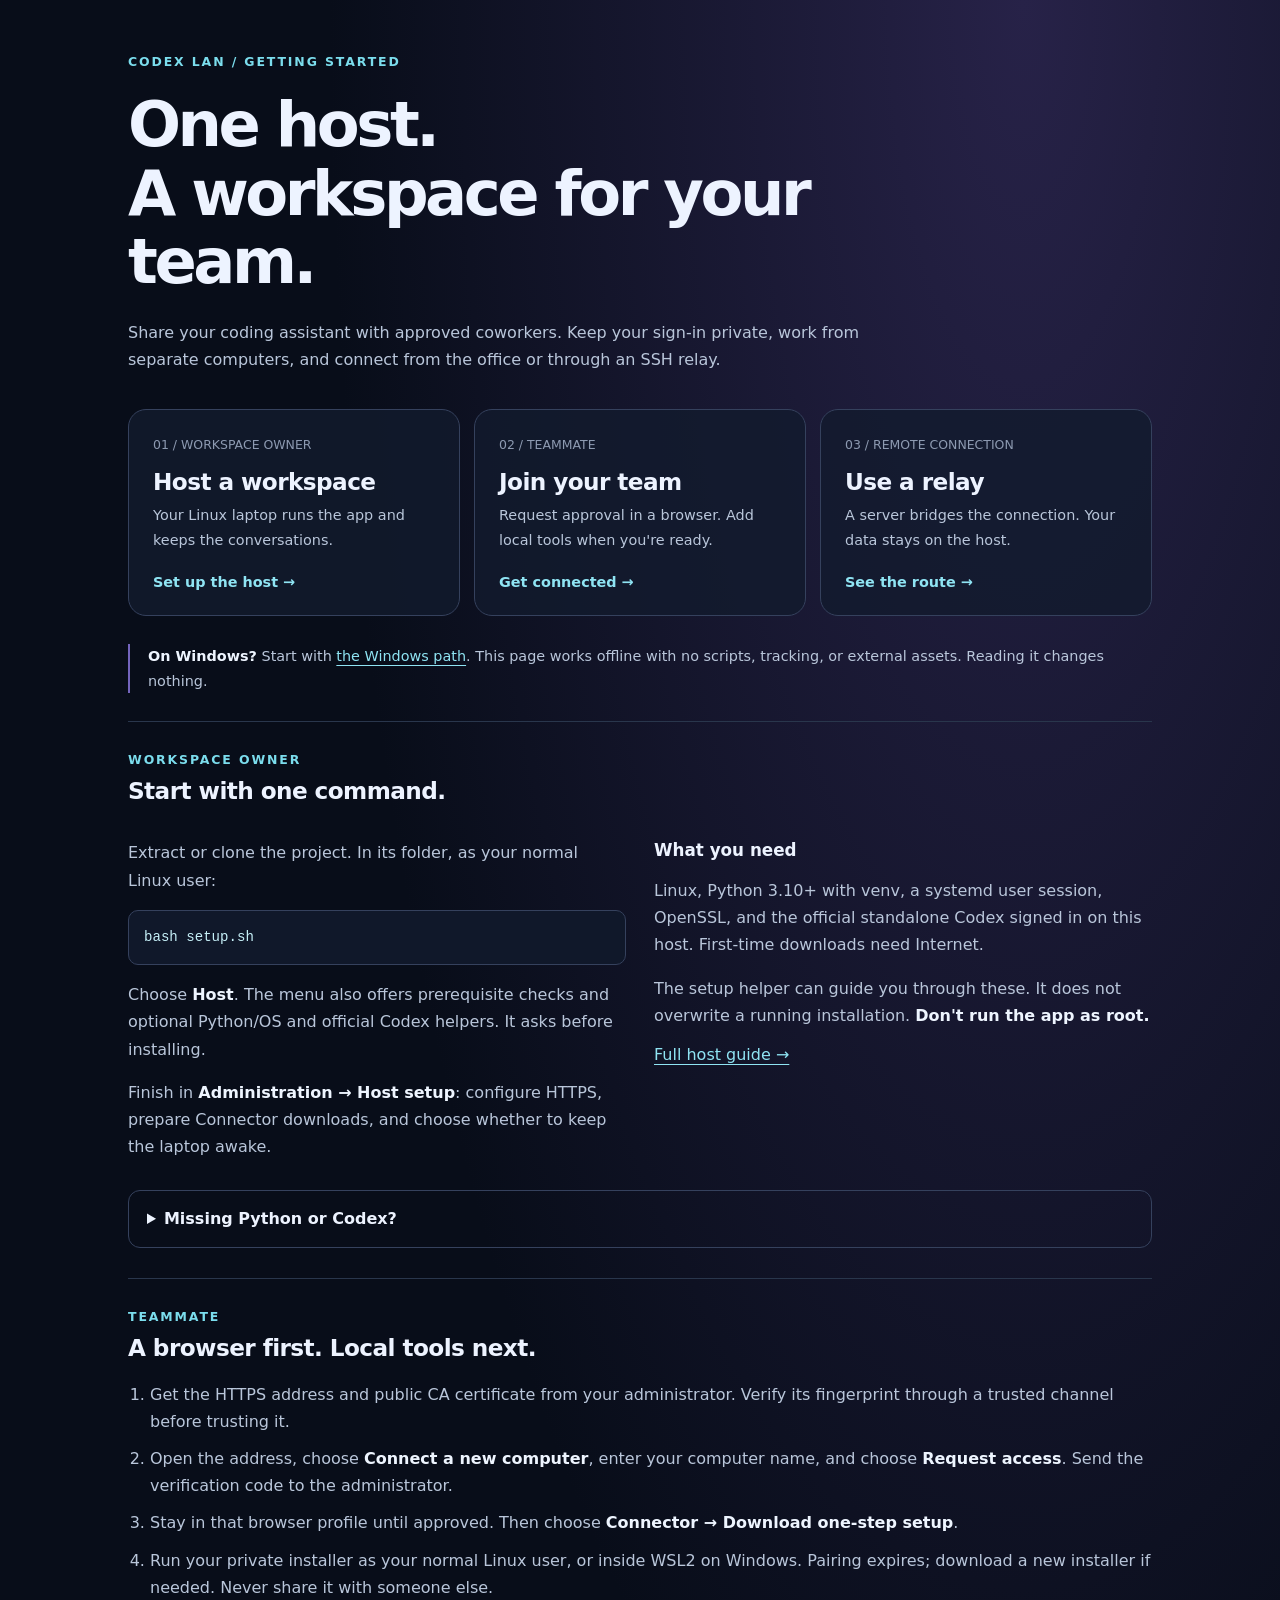
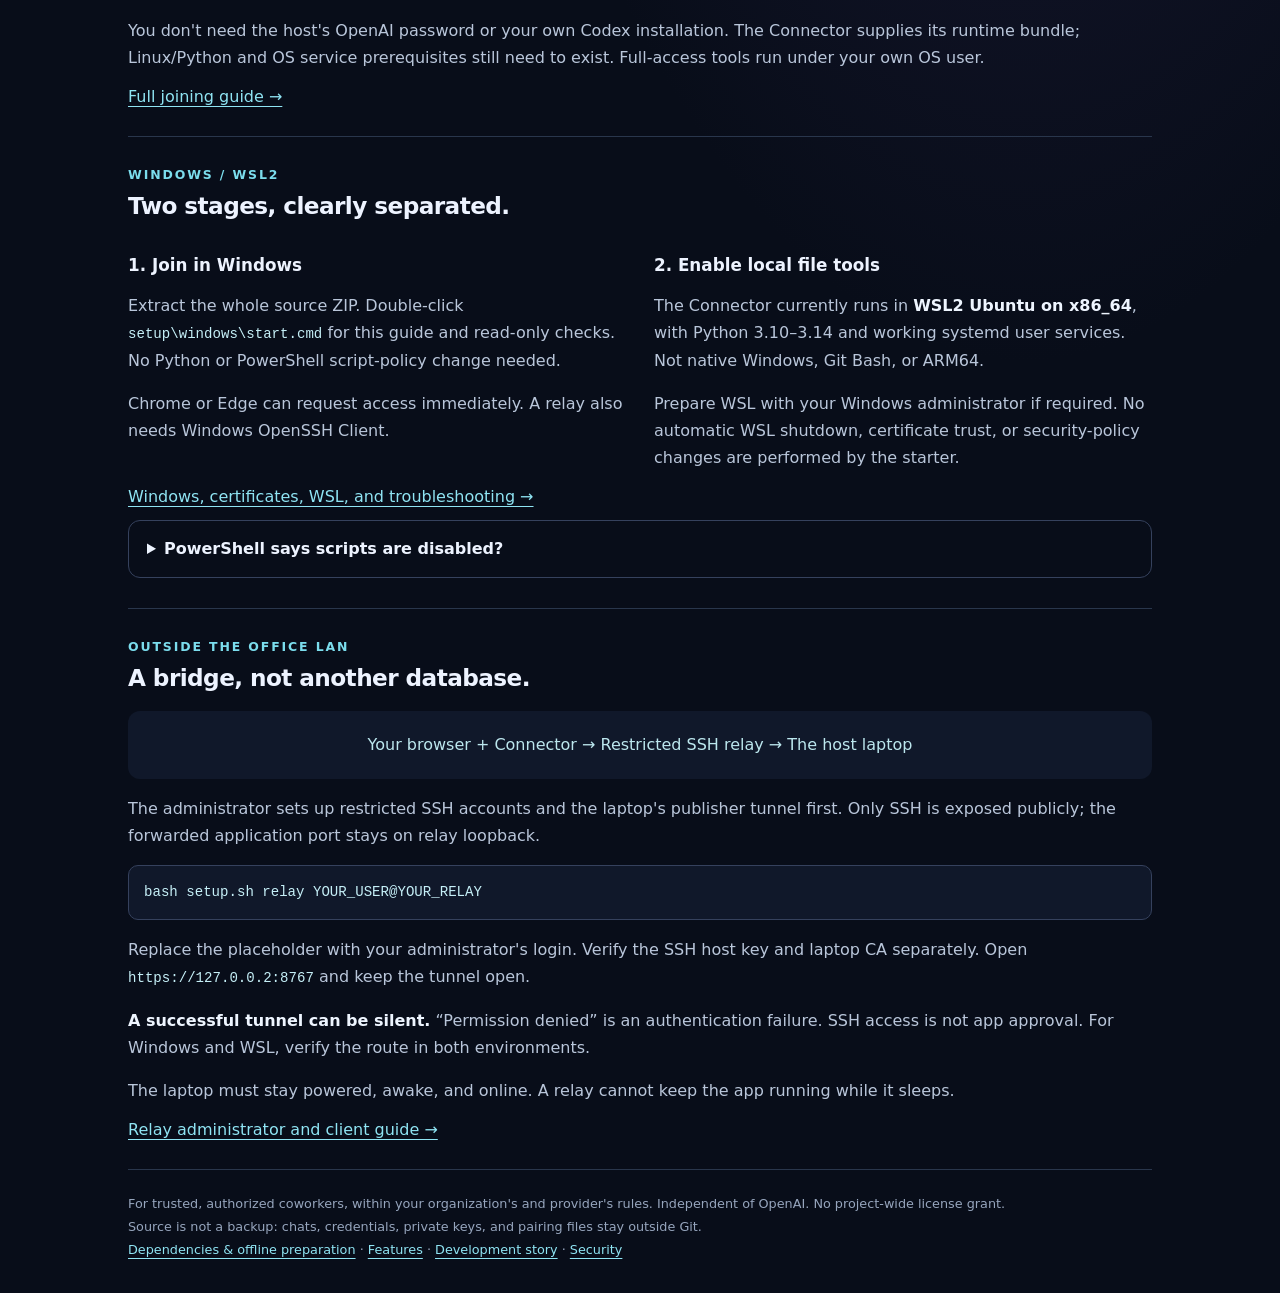
==== docs/getting-started/index.html @ 3677b7f4 "Simplify onboarding and present team connection paths" ====
<!doctype html>
<html lang="en">
<head>
  <meta charset="utf-8">
  <meta name="viewport" content="width=device-width,initial-scale=1">
  <meta name="color-scheme" content="dark">
  <meta http-equiv="Content-Security-Policy" content="default-src 'none'; style-src 'unsafe-inline'; base-uri 'none'; form-action 'none'">
  <title>Start here · Codex LAN</title>
  <style>
    :root { color-scheme: dark; font-family: system-ui, sans-serif; background: #080d19; color: #edf3ff; }
    * { box-sizing: border-box; }
    body { margin: 0; background: radial-gradient(ellipse at 80% 0, #272248 0, transparent 48%); }
    main { max-width: 1080px; padding: 54px 28px 32px; margin: auto; }
    header { max-width: 750px; margin-bottom: 36px; }
    .brand, .eyebrow { color: #7bdded; font-size: .78rem; letter-spacing: .15em; text-transform: uppercase; font-weight: 700; }
    h1 { font-size: clamp(2.2rem, 5vw, 3.9rem); letter-spacing: -.055em; line-height: 1.1; margin: 22px 0; }
    h2 { font-size: 1.45rem; letter-spacing: -.025em; }
    h3 { font-size: 1.05rem; }
    p, li { color: #b9c6da; line-height: 1.7; }
    strong { color: #eef5ff; }
    a { color: #8fe4f3; text-underline-offset: 4px; }
    a:hover { color: #d0f7ff; }
    a:focus-visible, summary:focus-visible { outline: 2px solid #8fe4f3; outline-offset: 5px; border-radius: 4px; }
    nav { display: grid; grid-template-columns: repeat(3, 1fr); gap: 14px; }
    .card { display: block; padding: 24px; border: 1px solid #35415d; border-radius: 18px; background: #121b2dcc; text-decoration: none; color: inherit; }
    .card:hover { border-color: #7bdded; background: #18253a; }
    .card span { color: #8d9ab1; font-size: .78rem; }
    .card h2 { margin: 15px 0 8px; color: #edf3ff; }
    .card p { font-size: .9rem; margin: 0 0 20px; }
    .card b { color: #8fe4f3; font-size: .9rem; }
    .note { border-left: 2px solid #7364bd; padding-left: 18px; margin: 28px 0; font-size: .9rem; }
    section { scroll-margin-top: 20px; padding: 30px 0; border-top: 1px solid #29364c; }
    section > h2 { margin-top: 10px; }
    .columns { display: grid; grid-template-columns: 1fr 1fr; gap: 28px; }
    code { font: .88rem ui-monospace, Consolas, monospace; color: #c5eff7; overflow-wrap: anywhere; }
    pre { border: 1px solid #35415d; border-radius: 10px; background: #10182a; padding: 15px; overflow-x: auto; line-height: 1.8; }
    pre code { white-space: pre; }
    details { border: 1px solid #35415d; border-radius: 12px; padding: 16px 18px; margin-top: 14px; }
    summary { cursor: pointer; font-weight: 600; line-height: 1.5; }
    details p:last-child { margin-bottom: 0; }
    ol { padding-left: 22px; }
    li + li { margin-top: 10px; }
    .route { padding: 18px; border-radius: 12px; background: #10182a; color: #bce7ee; text-align: center; line-height: 2; }
    footer { border-top: 1px solid #29364c; padding-top: 22px; font-size: .8rem; color: #96a5bd; line-height: 1.8; }
    @media (max-width: 720px) { main { padding: 30px 18px; } nav, .columns { grid-template-columns: 1fr; } .card { padding: 20px; } }
    @media (prefers-contrast: more) { p, li, footer, .card span { color: #e3eaf7; } }
  </style>
</head>
<body>
<main>
  <header>
    <div class="brand">Codex LAN / Getting started</div>
    <h1>One host.<br>A workspace for your team.</h1>
    <p>Share your coding assistant with approved coworkers. Keep your sign-in private,
      work from separate computers, and connect from the office or through an SSH relay.</p>
  </header>
  <nav aria-label="Choose your setup path">
    <a class="card" href="#host"><span>01 / WORKSPACE OWNER</span><h2>Host a workspace</h2><p>Your Linux laptop runs the app and keeps the conversations.</p><b>Set up the host →</b></a>
    <a class="card" href="#join"><span>02 / TEAMMATE</span><h2>Join your team</h2><p>Request approval in a browser. Add local tools when you're ready.</p><b>Get connected →</b></a>
    <a class="card" href="#relay"><span>03 / REMOTE CONNECTION</span><h2>Use a relay</h2><p>A server bridges the connection. Your data stays on the host.</p><b>See the route →</b></a>
  </nav>
  <p class="note"><strong>On Windows?</strong> Start with <a href="#windows">the Windows path</a>.
    This page works offline with no scripts, tracking, or external assets. Reading it changes nothing.</p>

  <section id="host">
    <div class="eyebrow">Workspace owner</div><h2>Start with one command.</h2>
    <div class="columns"><div>
      <p>Extract or clone the project. In its folder, as your normal Linux user:</p>
      <pre><code>bash setup.sh</code></pre>
      <p>Choose <strong>Host</strong>. The menu also offers prerequisite checks and
        optional Python/OS and official Codex helpers. It asks before installing.</p>
      <p>Finish in <strong>Administration → Host setup</strong>: configure HTTPS,
        prepare Connector downloads, and choose whether to keep the laptop awake.</p>
    </div><div>
      <h3>What you need</h3>
      <p>Linux, Python 3.10+ with venv, a systemd user session, OpenSSL, and the official
        standalone Codex signed in on this host. First-time downloads need Internet.</p>
      <p>The setup helper can guide you through these. It does not overwrite a running
        installation. <strong>Don't run the app as root.</strong></p>
      <a href="../operations/SETUP.md">Full host guide →</a>
    </div></div>
    <details><summary>Missing Python or Codex?</summary>
      <pre><code>bash setup.sh prerequisites --check
bash setup.sh prerequisites
bash setup.sh codex
bash setup.sh codex --login</code></pre>
      <p>The OS helper offers Debian/Ubuntu packages with confirmation; other distributions
        get guidance. Codex uses the official upstream installer with a separate confirmation.
        Existing Codex is not silently replaced. <a href="DEPENDENCIES.md">What's bundled and what downloads?</a></p>
    </details>
  </section>

  <section id="join">
    <div class="eyebrow">Teammate</div><h2>A browser first. Local tools next.</h2>
    <ol>
      <li>Get the HTTPS address and public CA certificate from your administrator.
        Verify its fingerprint through a trusted channel before trusting it.</li>
      <li>Open the address, choose <strong>Connect a new computer</strong>, enter your computer
        name, and choose <strong>Request access</strong>. Send the verification code to the administrator.</li>
      <li>Stay in that browser profile until approved. Then choose
        <strong>Connector → Download one-step setup</strong>.</li>
      <li>Run your private installer as your normal Linux user, or inside WSL2 on Windows.
        Pairing expires; download a new installer if needed. Never share it with someone else.</li>
    </ol>
    <p>You don't need the host's OpenAI password or your own Codex installation.
      The Connector supplies its runtime bundle; Linux/Python and OS service prerequisites
      still need to exist. Full-access tools run under your own OS user.</p>
    <a href="README.md#join-a-team">Full joining guide →</a>
  </section>

  <section id="windows">
    <div class="eyebrow">Windows / WSL2</div><h2>Two stages, clearly separated.</h2>
    <div class="columns"><div><h3>1. Join in Windows</h3>
      <p>Extract the whole source ZIP. Double-click <code>setup\windows\start.cmd</code>
        for this guide and read-only checks. No Python or PowerShell script-policy change needed.</p>
      <p>Chrome or Edge can request access immediately. A relay also needs Windows OpenSSH Client.</p>
    </div><div><h3>2. Enable local file tools</h3>
      <p>The Connector currently runs in <strong>WSL2 Ubuntu on x86_64</strong>, with
        Python 3.10–3.14 and working systemd user services. Not native Windows, Git Bash, or ARM64.</p>
      <p>Prepare WSL with your Windows administrator if required. No automatic WSL shutdown,
        certificate trust, or security-policy changes are performed by the starter.</p>
    </div></div>
    <a href="../operations/WINDOWS-WSL.md">Windows, certificates, WSL, and troubleshooting →</a>
    <details><summary>PowerShell says scripts are disabled?</summary>
      <p>The <code>start.cmd</code> guide still works. The Windows guide includes a native
        SSH command that does not run a PowerShell script. Don't disable execution policy globally
        or bypass your organization's restrictions. WSL access errors and SSH authorization are separate issues.</p>
    </details>
  </section>

  <section id="relay">
    <div class="eyebrow">Outside the office LAN</div><h2>A bridge, not another database.</h2>
    <div class="route">Your browser + Connector → Restricted SSH relay → The host laptop</div>
    <p>The administrator sets up restricted SSH accounts and the laptop's publisher tunnel
      first. Only SSH is exposed publicly; the forwarded application port stays on relay loopback.</p>
    <pre><code>bash setup.sh relay YOUR_USER@YOUR_RELAY</code></pre>
    <p>Replace the placeholder with your administrator's login. Verify the SSH host key and
      laptop CA separately. Open <code>https://127.0.0.2:8767</code> and keep the tunnel open.</p>
    <p><strong>A successful tunnel can be silent.</strong> “Permission denied” is an authentication
      failure. SSH access is not app approval. For Windows and WSL, verify the route in both environments.</p>
    <p>The laptop must stay powered, awake, and online. A relay cannot keep the app running while it sleeps.</p>
    <a href="../operations/SSH-RELAY.md">Relay administrator and client guide →</a>
  </section>

  <footer>
    For trusted, authorized coworkers, within your organization's and provider's rules.
    Independent of OpenAI. No project-wide license grant.<br>
    Source is not a backup: chats, credentials, private keys, and pairing files stay outside Git.<br>
    <a href="DEPENDENCIES.md">Dependencies & offline preparation</a> ·
    <a href="../product/FEATURES.md">Features</a> ·
    <a href="../product/STORY.md">Development story</a> ·
    <a href="../../.github/SECURITY.md">Security</a>
  </footer>
</main>
</body>
</html>
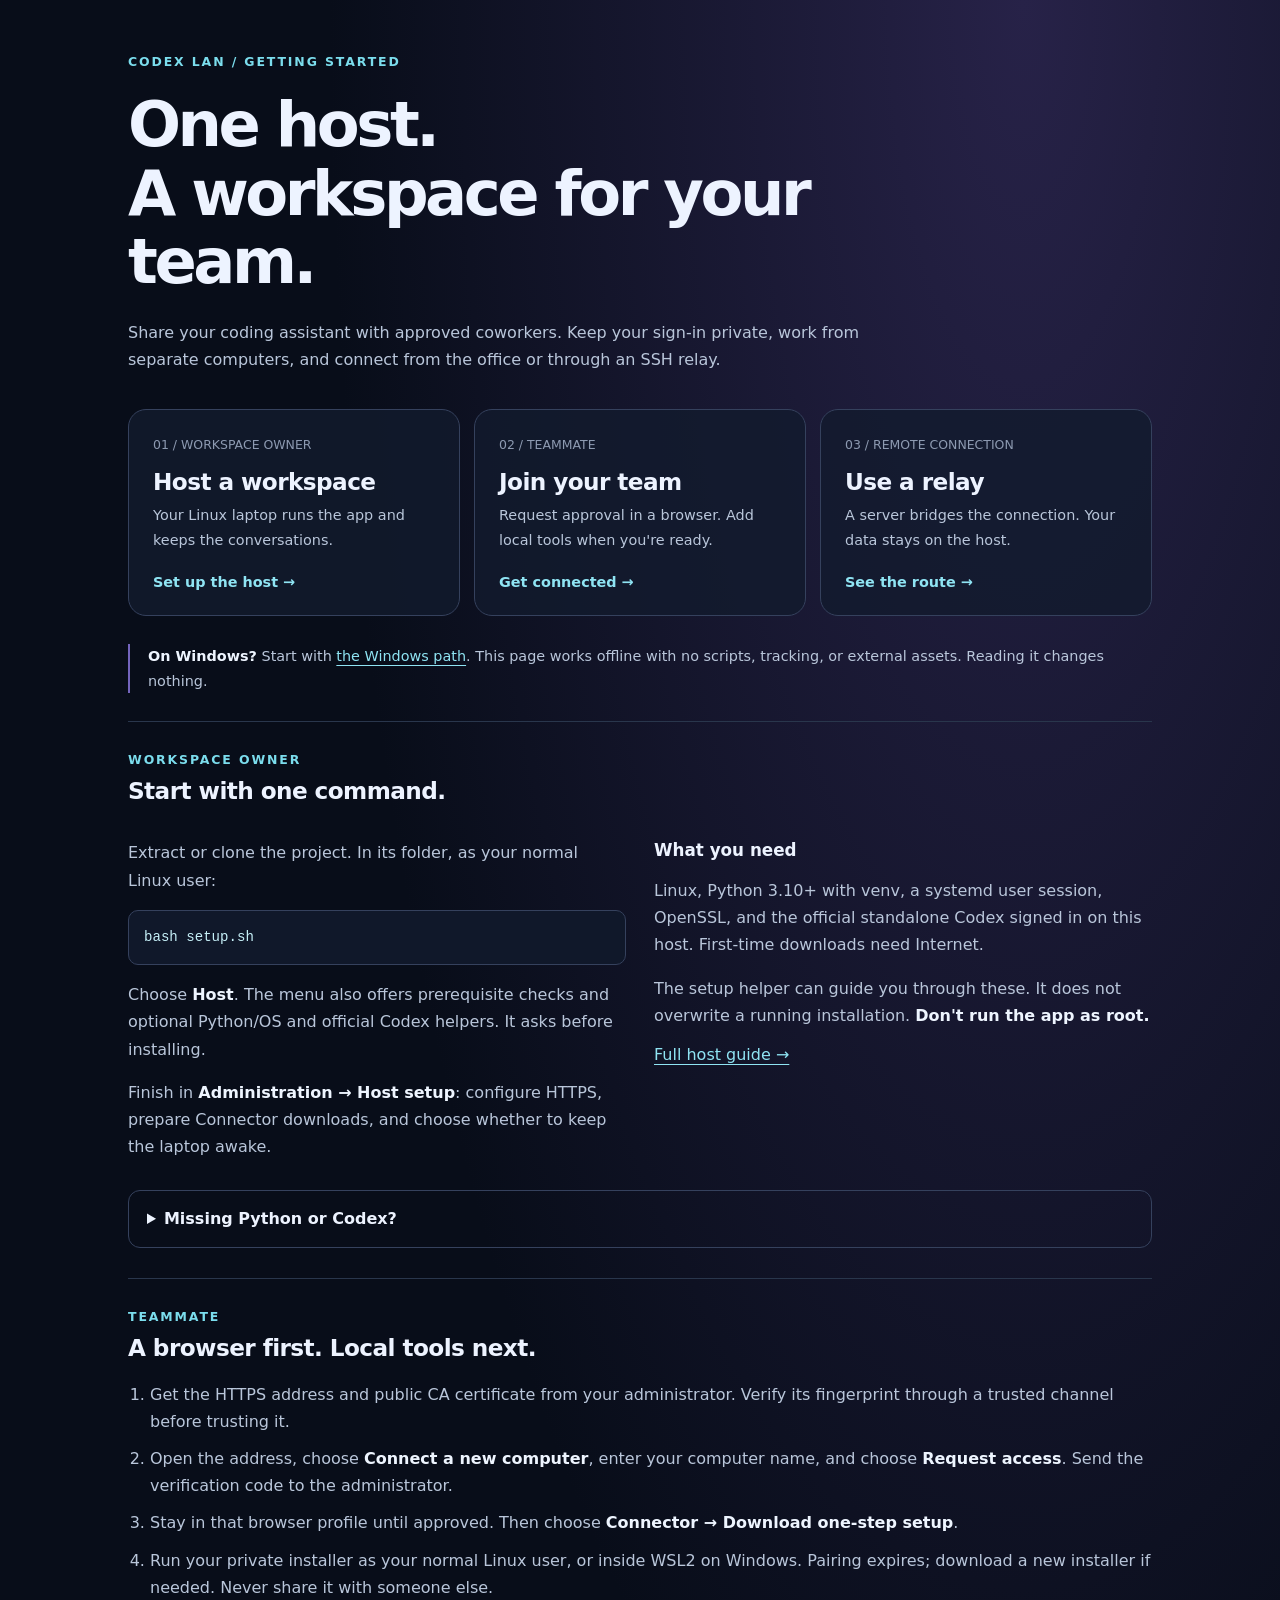
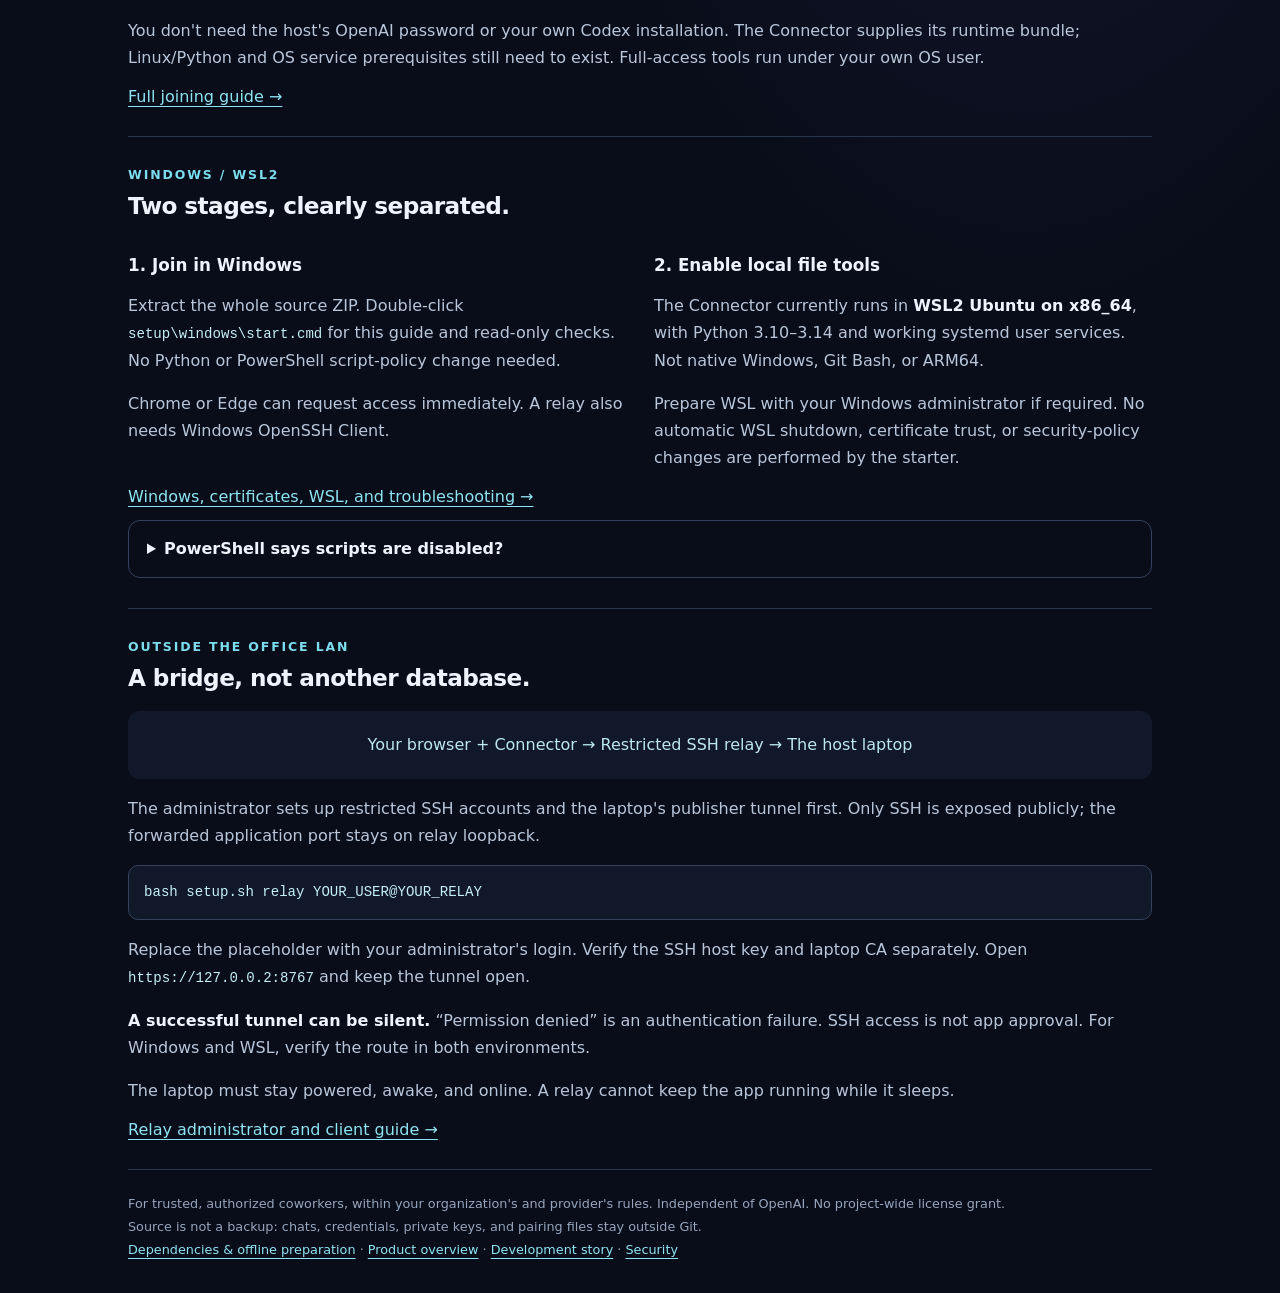
==== commit badb2adb: "Simplify repository layout and onboarding docs" ====
--- a/docs/getting-started/index.html
+++ b/docs/getting-started/index.html
@@ -147,7 +147,7 @@
     Independent of OpenAI. No project-wide license grant.<br>
     Source is not a backup: chats, credentials, private keys, and pairing files stay outside Git.<br>
     <a href="DEPENDENCIES.md">Dependencies & offline preparation</a> ·
-    <a href="../product/FEATURES.md">Features</a> ·
+    <a href="../product/OVERVIEW.md">Product overview</a> ·
     <a href="../product/STORY.md">Development story</a> ·
     <a href="../../.github/SECURITY.md">Security</a>
   </footer>
